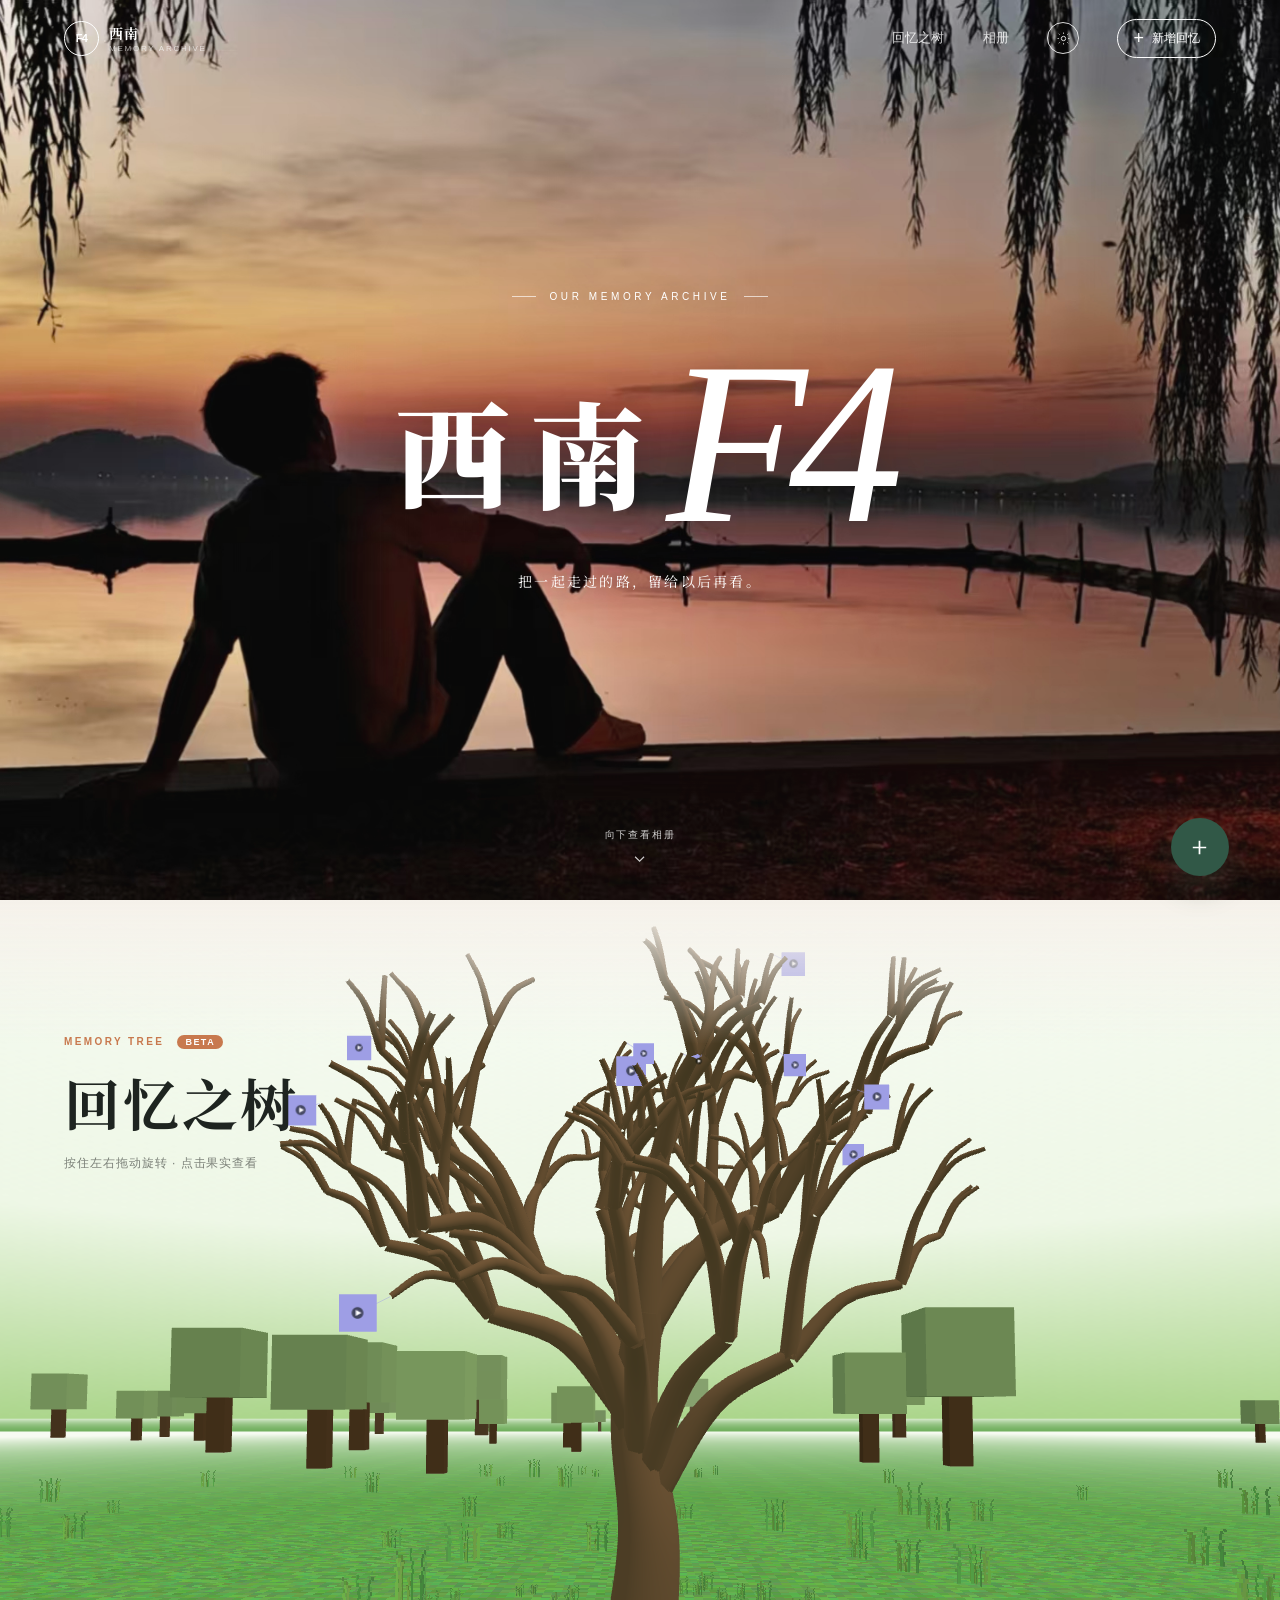
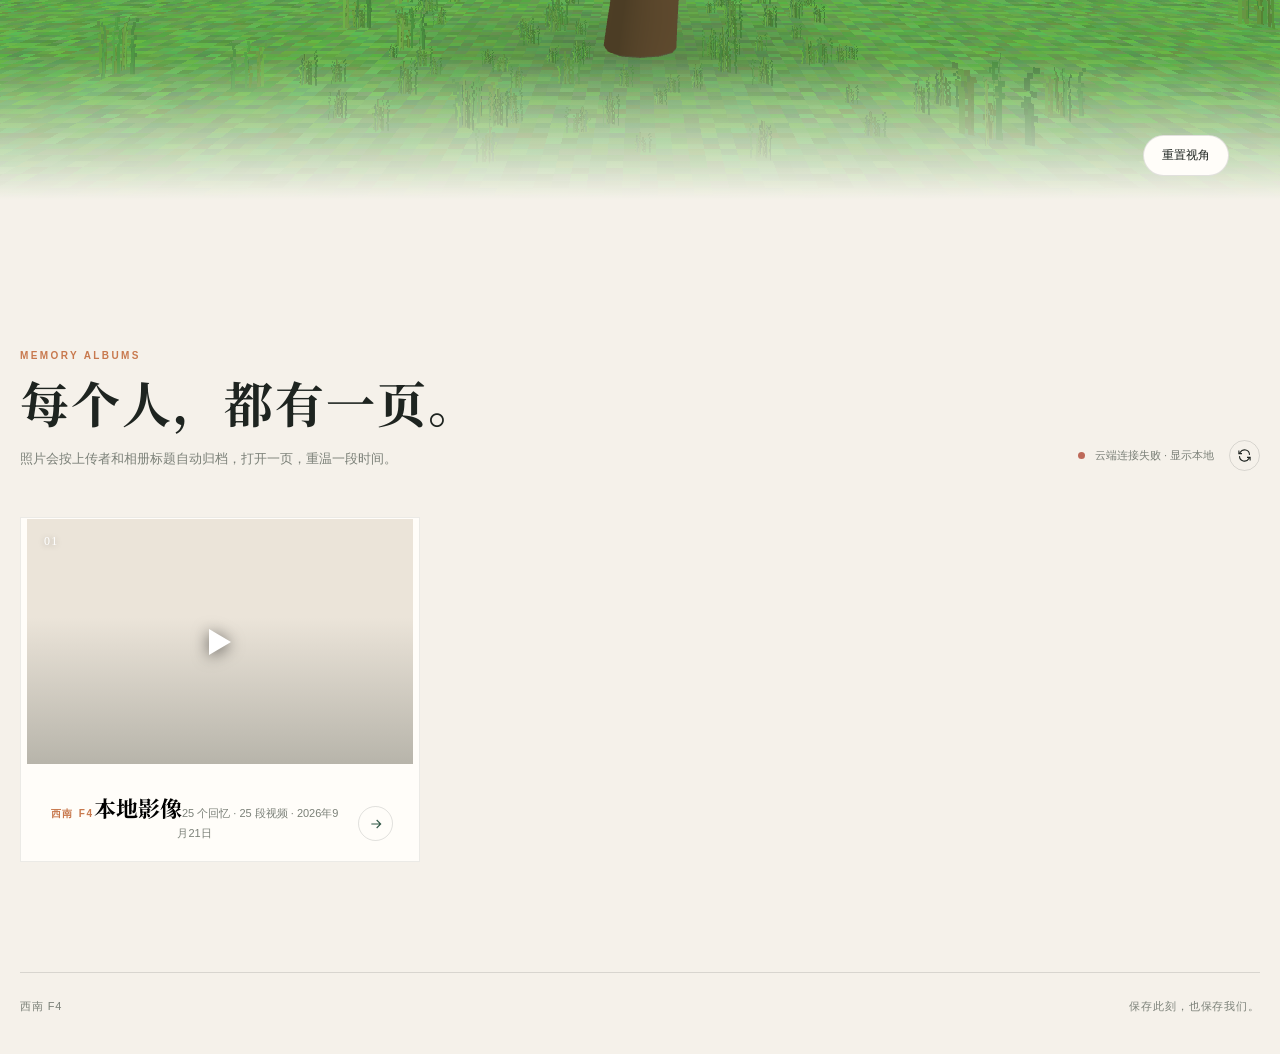
==== OUR-tree.html @ d47d2997 "重构目录结构：assets 分类 / media / scripts / worker，并合并原有视频" ====
<!doctype html>
<html lang="zh-CN">
<head>
  <meta charset="UTF-8" />
  <meta name="viewport" content="width=device-width, initial-scale=1, viewport-fit=cover" />
  <meta name="theme-color" content="#f5f1ea" />
  <meta name="description" content="西南F4 · 我们共同保存的照片记忆。" />
  <title>西南F4 · 回忆之树（Beta）</title>
  <link rel="stylesheet" href="assets/css/our-tree.css" />
  <script>document.documentElement.classList.add("js");</script>
</head>
<body>
  <canvas id="particles" class="particle-canvas" aria-hidden="true"></canvas>
  <header class="site-header" id="siteHeader">
    <a class="wordmark" href="#cover" aria-label="返回封面">
      <span class="wordmark-mark">F4</span>
      <span class="wordmark-text">西南<span>MEMORY ARCHIVE</span></span>
    </a>
    <nav class="site-nav" aria-label="页面导航">
      <a href="#treeShowcase">回忆之树</a>
      <a href="#albums">相册</a>
      <button class="theme-toggle" id="themeToggle" type="button" aria-label="切换主题" title="切换主题">
        <svg class="theme-sun" viewBox="0 0 24 24" fill="none" stroke="currentColor" stroke-width="1.6" aria-hidden="true"><circle cx="12" cy="12" r="3.5"/><path d="M12 2.5v2M12 19.5v2M4.4 4.4l1.4 1.4M18.2 18.2l1.4 1.4M2.5 12h2M19.5 12h2M4.4 19.6l1.4-1.4M18.2 5.8l1.4-1.4"/></svg>
        <svg class="theme-moon" viewBox="0 0 24 24" fill="none" stroke="currentColor" stroke-width="1.6" aria-hidden="true"><path d="M19.4 15.6A7.7 7.7 0 0 1 8.4 4.6 8.3 8.3 0 1 0 19.4 15.6Z"/></svg>
      </button>
      <button class="header-upload" id="headerUpload" type="button">
        <span class="header-upload-plus" aria-hidden="true">+</span>
        <span>新增回忆</span>
      </button>
    </nav>
  </header>

  <main>
    <section class="cover" id="cover" aria-labelledby="coverTitle">
      <img class="cover-image" src="assets/img/cover.jpg" alt="湖边晚霞与树影" />
      <div class="cover-content">
        <p class="cover-kicker"><span></span> OUR MEMORY ARCHIVE <span></span></p>
        <h1 id="coverTitle"><span>西南</span><em>F4</em></h1>
        <p class="cover-note">把一起走过的路，留给以后再看。</p>
      </div>
      <a class="scroll-cue" href="#albums" aria-label="向下查看相册">
        <span>向下查看相册</span>
        <svg viewBox="0 0 24 24" fill="none" stroke="currentColor" stroke-width="1.5" aria-hidden="true">
          <path d="M6 9l6 6 6-6" />
        </svg>
      </a>
    </section>

    <section class="tree-section" id="treeShowcase" aria-labelledby="treeTitle">
      <canvas class="tree-canvas" id="treeCanvas" aria-hidden="true"></canvas>
      <canvas class="glow-canvas" id="glowCanvas" aria-hidden="true"></canvas>
      <div class="tree-ui">
        <p class="eyebrow">MEMORY TREE <span class="beta-tag">BETA</span></p>
        <h2 id="treeTitle">回忆之树</h2>
        <p class="tree-hint">按住左右拖动旋转 · 点击果实查看</p>
      </div>
      <button class="tree-reset" id="treeReset" type="button">重置视角</button>
      <div class="tree-status" id="treeStatus" aria-live="polite"></div>
    </section>

    <section class="albums-section" id="albums" aria-labelledby="albumsTitle">
      <div class="section-intro" data-float>
        <div>
          <p class="eyebrow">MEMORY ALBUMS</p>
          <h2 id="albumsTitle">每个人，都有一页。</h2>
          <p class="section-copy">照片会按上传者和相册标题自动归档，打开一页，重温一段时间。</p>
        </div>
        <div class="sync-box" aria-live="polite">
          <span class="sync-dot" id="syncDot"></span>
          <span id="syncStatus">准备连接相册</span>
          <button class="refresh-button" id="refreshButton" type="button" aria-label="刷新相册" title="刷新相册">
            <svg viewBox="0 0 24 24" fill="none" stroke="currentColor" stroke-width="1.7" aria-hidden="true">
              <path d="M20 11a8 8 0 0 0-14.9-4L3 9" />
              <path d="M3 4v5h5" />
              <path d="M4 13a8 8 0 0 0 14.9 4L21 15" />
              <path d="M21 20v-5h-5" />
            </svg>
          </button>
        </div>
      </div>

      <div class="album-grid" id="albumGrid" aria-live="polite"></div>

      <section class="album-detail" id="albumDetail" aria-labelledby="albumDetailTitle" hidden>
        <div class="detail-head">
          <button class="back-button" id="backToAlbums" type="button">
            <svg viewBox="0 0 24 24" fill="none" stroke="currentColor" stroke-width="1.7" aria-hidden="true"><path d="M15 18l-6-6 6-6" /></svg>
            <span>全部相册</span>
          </button>
          <span class="detail-count" id="albumDetailCount"></span>
        </div>
        <div class="detail-title-row">
          <div>
            <p class="eyebrow" id="albumDetailOwner">MEMORY</p>
            <h2 id="albumDetailTitle">相册</h2>
          </div>
          <p class="detail-date" id="albumDetailDate"></p>
        </div>
        <div class="photo-grid" id="photoGrid" aria-live="polite"></div>
      </section>
    </section>
  </main>

  <footer class="site-footer" data-float>
    <span>西南 F4</span>
    <span>保存此刻，也保存我们。</span>
  </footer>

  <button class="floating-upload" id="floatingUpload" type="button" aria-label="新增相册" title="新增相册">
    <svg viewBox="0 0 24 24" fill="none" stroke="currentColor" stroke-width="1.8" aria-hidden="true"><path d="M12 5v14M5 12h14" /></svg>
  </button>

  <div class="modal" id="uploadModal" aria-hidden="true" role="dialog" aria-modal="true" aria-labelledby="uploadTitle">
    <div class="modal-card">
      <div class="modal-heading">
        <div>
          <p class="eyebrow">ADD A MEMORY</p>
          <h2 id="uploadTitle">创建一页新相册</h2>
          <p>填写名字和相册标题，照片和视频会自动归档到你的相册。</p>
        </div>
        <button class="modal-close" id="closeUpload" type="button" aria-label="关闭上传窗口">
          <svg viewBox="0 0 24 24" fill="none" stroke="currentColor" stroke-width="1.7" aria-hidden="true"><path d="M6 6l12 12M18 6L6 18" /></svg>
        </button>
      </div>

      <form id="uploadForm">
        <div class="form-row">
          <label class="form-field">
            <span>上传者 <b>*</b></span>
            <input id="uploaderName" name="uploader" type="text" maxlength="24" placeholder="比如：小周" autocomplete="name" required />
          </label>
          <label class="form-field">
            <span>相册标题 <b>*</b></span>
            <input id="albumTitle" name="album" type="text" maxlength="32" placeholder="比如：夏天的湖边" required />
          </label>
        </div>
        <label class="form-field password-field">
          <span>上传口令 <small>如果 Worker 未设置口令可留空</small></span>
          <input id="passwordInput" name="password" type="password" autocomplete="off" placeholder="输入共同口令" />
        </label>

        <input id="fileInput" type="file" accept="image/*,video/*" multiple hidden />
        <div class="drop-zone" id="dropZone" tabindex="0" role="button" aria-label="选择照片">
          <div class="drop-icon">
            <svg viewBox="0 0 24 24" fill="none" stroke="currentColor" stroke-width="1.5" aria-hidden="true"><rect x="3" y="4" width="18" height="16" rx="3" /><circle cx="8.5" cy="9" r="1.5" /><path d="m5 17 4.5-4.5 3 3 2-2 4.5 4.5" /></svg>
          </div>
          <strong>点击选择照片或视频，或拖到这里</strong>
          <span>支持 JPG、PNG、WebP 以及 MP4、MOV 等；手机和电脑均可多选</span>
        </div>
        <div class="file-summary" id="fileSummary">还没有选择文件</div>

        <div class="modal-actions">
          <button class="quiet-button" id="cancelUpload" type="button">取消</button>
          <button class="solid-button" id="startUpload" type="submit" disabled>
            <span>开始上传</span>
            <svg viewBox="0 0 24 24" fill="none" stroke="currentColor" stroke-width="1.7" aria-hidden="true"><path d="M5 12h13M13 6l6 6-6 6" /></svg>
          </button>
        </div>
      </form>
    </div>
  </div>

  <div class="lightbox" id="lightbox" aria-hidden="true" role="dialog" aria-modal="true" aria-label="照片预览">
    <button class="lightbox-close" id="lightboxClose" type="button" aria-label="关闭照片预览">
      <svg viewBox="0 0 24 24" fill="none" stroke="currentColor" stroke-width="1.7" aria-hidden="true"><path d="M6 6l12 12M18 6L6 18" /></svg>
    </button>
    <button class="lightbox-nav lightbox-prev" id="lightboxPrev" type="button" aria-label="上一张">
      <svg viewBox="0 0 24 24" fill="none" stroke="currentColor" stroke-width="1.7" aria-hidden="true"><path d="M15 18l-6-6 6-6" /></svg>
    </button>
    <figure class="lightbox-figure">
      <img id="lightboxImage" alt="照片预览" />
      <figcaption id="lightboxCaption"></figcaption>
    </figure>
    <button class="lightbox-nav lightbox-next" id="lightboxNext" type="button" aria-label="下一张">
      <svg viewBox="0 0 24 24" fill="none" stroke="currentColor" stroke-width="1.7" aria-hidden="true"><path d="M9 18l6-6-6-6" /></svg>
    </button>
  </div>

  <div class="toast" id="toast" role="status" aria-live="polite"></div>
  <script src="assets/js/config.js" defer></script>
  <script src="assets/js/local-media.js" defer></script>
  <script src="assets/js/our-tree.js" defer></script>
</body>
</html>
---- assets/css/our-tree.css ----
@import url('https://fonts.googleapis.com/css2?family=Noto+Serif+SC:wght@500;600;700;900&display=swap');

:root {
  --paper: #f5f1ea;
  --paper-deep: #ebe4d9;
  --ink: #1e2420;
  --muted: #7b8078;
  --line: rgba(30,36,32,.13);
  --green: #315847;
  --orange: #c8794e;
  --white: #fffdf9;
  --shadow: 0 24px 70px rgba(45, 42, 34, .12);
  --serif: 'Noto Serif SC', 'Songti SC', 'STSong', serif;
  --sans: -apple-system, BlinkMacSystemFont, 'Segoe UI', 'PingFang SC', 'Microsoft YaHei', sans-serif;
  --particle-opacity: .62;
}

:root[data-theme="night"] {
  --paper: #101713;
  --paper-deep: #1b2720;
  --ink: #f2f3ed;
  --muted: #a4ada3;
  --line: rgba(235, 241, 232, .15);
  --green: #99caaa;
  --orange: #e3a780;
  --white: #17211b;
  --shadow: 0 24px 70px rgba(0, 0, 0, .3);
  --particle-opacity: .34;
}

* { box-sizing: border-box; }
html { scroll-behavior: smooth; background: var(--paper); }
body { margin: 0; min-width: 320px; color: var(--ink); background: var(--paper); font-family: var(--sans); -webkit-font-smoothing: antialiased; transition: color .35s, background .35s; }
button, input { font: inherit; }
button, a { -webkit-tap-highlight-color: transparent; }
button { border: 0; cursor: pointer; }
a { color: inherit; text-decoration: none; }
button:focus-visible, input:focus-visible, .drop-zone:focus-visible { outline: 2px solid var(--green); outline-offset: 3px; }
[hidden] { display: none !important; }
.particle-canvas { position: fixed; z-index: 0; inset: 0; width: 100%; height: 100%; pointer-events: none; opacity: var(--particle-opacity); mix-blend-mode: multiply; }
:root[data-theme="night"] .particle-canvas { mix-blend-mode: screen; }
main, .site-footer { position: relative; z-index: 1; }

.site-header { position: fixed; z-index: 20; inset: 0 0 auto; display: flex; align-items: center; justify-content: space-between; height: 76px; padding: 0 clamp(20px, 5vw, 74px); color: #fff; transition: color .25s, background .25s, border-color .25s; }
.site-header.is-scrolled { color: var(--ink); background: rgba(245,241,234,.88); border-bottom: 1px solid var(--line); backdrop-filter: blur(16px); }
.wordmark { display: inline-flex; align-items: center; gap: 10px; font-family: var(--serif); font-weight: 700; letter-spacing: .08em; }
.wordmark-mark { display: grid; place-items: center; width: 35px; height: 35px; border: 1px solid currentColor; border-radius: 50%; font-family: var(--sans); font-size: 11px; letter-spacing: -.05em; }
.wordmark-text { display: grid; gap: 1px; font-size: 14px; }
.wordmark-text span { font-family: var(--sans); font-size: 8px; font-weight: 500; letter-spacing: .22em; opacity: .64; }
.site-nav { display: flex; align-items: center; gap: clamp(18px, 3vw, 40px); font-size: 13px; }
.site-nav > a { opacity: .84; }
.theme-toggle { display: grid; place-items: center; width: 32px; height: 32px; padding: 0; color: inherit; background: transparent; border: 1px solid currentColor; border-radius: 50%; opacity: .84; transition: transform .2s, background .2s, opacity .2s; }
.theme-toggle:hover { opacity: 1; background: rgba(255,255,255,.12); transform: rotate(16deg); }
.theme-toggle svg { width: 15px; height: 15px; }
.theme-toggle .theme-moon { display: none; }
:root[data-theme="night"] .theme-toggle .theme-sun { display: none; }
:root[data-theme="night"] .theme-toggle .theme-moon { display: block; }
.header-upload { display: inline-flex; align-items: center; gap: 8px; padding: 10px 15px; color: inherit; background: transparent; border: 1px solid currentColor; border-radius: 99px; font-size: 12px; transition: background .2s, color .2s; }
.header-upload:hover { color: var(--paper); background: var(--ink); }
.header-upload-plus { font-size: 18px; line-height: .7; font-weight: 300; }

.cover { position: relative; display: grid; place-items: center; height: max(660px, 100svh); min-height: 620px; overflow: hidden; color: #fff; isolation: isolate; }
.cover-image { position: absolute; z-index: -2; inset: 0; width: 100%; height: 100%; object-fit: cover; object-position: center; filter: saturate(.76) contrast(.94); animation: coverDrift 18s ease-out both; }
.cover-content { width: min(80vw, 760px); margin-top: -2vh; text-align: center; text-shadow: 0 2px 20px rgba(0,0,0,.55); }
.cover-kicker { display: flex; align-items: center; justify-content: center; gap: 13px; margin: 0 0 22px; font-size: 10px; letter-spacing: .36em; opacity: .84; }
.cover-kicker span { width: 24px; height: 1px; background: currentColor; opacity: .65; }
.cover h1 { margin: 0; font-family: var(--serif); font-size: clamp(88px, 18vw, 240px); line-height: .85; font-weight: 900; letter-spacing: .04em; text-shadow: 0 6px 30px rgba(0,0,0,.14); }
.cover h1 span { display: inline-block; font-size: .5em; vertical-align: .18em; letter-spacing: .18em; }
.cover h1 em { display: inline-block; font-family: Georgia, serif; font-style: italic; font-weight: 400; letter-spacing: -.08em; }
.cover-note { margin: 30px 0 0; font-family: var(--serif); font-size: 14px; letter-spacing: .16em; opacity: .83; }
.scroll-cue { position: absolute; bottom: 32px; left: 50%; display: grid; justify-items: center; gap: 8px; transform: translateX(-50%); font-size: 10px; letter-spacing: .18em; opacity: .8; }
.scroll-cue svg { width: 18px; height: 18px; animation: nudge 1.8s ease-in-out infinite; }

.albums-section { width: min(1240px, calc(100% - 40px)); margin: 0 auto; padding: clamp(86px, 12vw, 150px) 0 110px; }
.album-detail { transition: opacity .25s, transform .25s; }
.section-intro { display: flex; align-items: end; justify-content: space-between; gap: 36px; margin-bottom: 46px; }
.eyebrow { margin: 0 0 13px; color: var(--orange); font-size: 10px; font-weight: 700; letter-spacing: .24em; }
.section-intro h2, .detail-title-row h2 { margin: 0; font-family: var(--serif); font-size: clamp(31px, 4vw, 49px); line-height: 1.15; font-weight: 700; letter-spacing: .04em; }
.section-copy { max-width: 390px; margin: 17px 0 0; color: var(--muted); font-size: 13px; line-height: 1.8; }
.sync-box { display: flex; align-items: center; gap: 10px; min-width: max-content; color: var(--muted); font-size: 11px; }
.sync-dot { width: 7px; height: 7px; border-radius: 50%; background: #acb2aa; }
.sync-dot.online { background: #639c75; box-shadow: 0 0 0 4px rgba(99,156,117,.13); }
.sync-dot.error { background: #bd6959; }
.refresh-button { display: grid; place-items: center; width: 31px; height: 31px; margin-left: 5px; color: var(--ink); background: transparent; border: 1px solid var(--line); border-radius: 50%; transition: transform .2s, background .2s; }
.refresh-button:hover { background: var(--white); transform: rotate(35deg); }
.refresh-button svg { width: 15px; height: 15px; }

.album-grid { display: grid; grid-template-columns: repeat(3, minmax(0, 1fr)); gap: 20px; }
.album-card { position: relative; display: flex; flex-direction: column; min-height: 345px; overflow: hidden; background: var(--white); border: 1px solid rgba(40,44,37,.09); transition: transform .3s, box-shadow .3s, background .35s; }
.album-card:hover { transform: translateY(-5px); box-shadow: var(--shadow); }
.album-cover { position: relative; height: 245px; overflow: hidden; background: var(--paper-deep); }
.album-cover img, .album-cover video { width: 100%; height: 100%; object-fit: cover; transition: transform .7s; display: block; }
.album-card:hover .album-cover img { transform: scale(1.045); }
.album-cover::after { content: ''; position: absolute; inset: 40% 0 0; background: linear-gradient(transparent, rgba(19,29,22,.24)); pointer-events: none; }
.album-cover.is-video::before { content: ''; position: absolute; z-index: 2; inset: 0; width: 0; height: 0; margin: auto; border-style: solid; border-width: 13px 0 13px 22px; border-color: transparent transparent transparent #fff; filter: drop-shadow(0 2px 8px rgba(0,0,0,.6)); pointer-events: none; }
.album-index { position: absolute; z-index: 1; top: 15px; left: 17px; color: #fff; font: 12px Georgia, serif; letter-spacing: .1em; text-shadow: 0 1px 6px rgba(0,0,0,.3); }
.album-body { display: flex; flex: 1; align-items: end; justify-content: space-between; gap: 16px; padding: 20px 20px 19px; }
.album-owner { margin: 0 0 7px; color: var(--orange); font-size: 10px; font-weight: 700; letter-spacing: .18em; text-transform: uppercase; }
.album-title { margin: 0; font-family: var(--serif); font-size: 22px; font-weight: 700; line-height: 1.3; }
.album-meta { margin: 8px 0 0; color: var(--muted); font-size: 11px; }
.album-arrow { display: grid; flex: 0 0 auto; place-items: center; width: 35px; height: 35px; color: var(--green); border: 1px solid var(--line); border-radius: 50%; transition: background .2s, transform .2s; }
.album-card:hover .album-arrow { background: var(--paper-deep); transform: translateX(3px); }
.album-arrow svg { width: 16px; height: 16px; }
.loading-grid { min-height: 345px; background: linear-gradient(100deg, #eee9e0 20%, #f8f5ee 38%, #eee9e0 55%); background-size: 200% 100%; animation: shimmer 1.3s infinite; }
.empty-state { grid-column: 1 / -1; display: grid; place-items: center; min-height: 320px; padding: 40px; text-align: center; border: 1px dashed var(--line); }
.empty-state strong { display: block; font-family: var(--serif); font-size: 21px; }
.empty-state p { margin: 8px 0 20px; color: var(--muted); font-size: 12px; }
.empty-state button { padding: 11px 17px; color: var(--white); background: var(--green); border-radius: 99px; font-size: 12px; }

.album-detail { animation: fadeIn .4s both; }
.detail-head { display: flex; align-items: center; justify-content: space-between; margin-bottom: 45px; }
.back-button { display: inline-flex; align-items: center; gap: 6px; padding: 0; color: var(--muted); background: transparent; font-size: 12px; }
.back-button:hover { color: var(--ink); }
.back-button svg { width: 17px; height: 17px; }
.detail-count, .detail-date { color: var(--muted); font-size: 11px; }
.detail-title-row { display: flex; align-items: end; justify-content: space-between; gap: 30px; margin-bottom: 28px; }
.detail-title-row h2 { font-size: clamp(32px, 5vw, 58px); }
.detail-date { margin: 0 0 4px; }
.photo-grid { columns: 4 180px; column-gap: 13px; }
.photo-tile { position: relative; width: 100%; margin: 0 0 13px; padding: 0; overflow: hidden; break-inside: avoid; background: var(--paper-deep); cursor: zoom-in; }
.photo-tile img { display: block; width: 100%; height: auto; min-height: 135px; object-fit: cover; transition: transform .55s; }
.photo-tile video { display: block; width: 100%; min-height: 135px; object-fit: cover; }
.photo-tile.is-video::after { content: ''; position: absolute; inset: 0; width: 0; height: 0; margin: auto; border-style: solid; border-width: 11px 0 11px 19px; border-color: transparent transparent transparent #fff; filter: drop-shadow(0 2px 7px rgba(0,0,0,.65)); pointer-events: none; }
.photo-tile:hover img { transform: scale(1.035); }

.site-footer { transition: opacity .18s linear, transform .18s linear, border-color .35s; }

.site-footer { display: flex; justify-content: space-between; gap: 20px; width: min(1240px, calc(100% - 40px)); margin: 0 auto; padding: 26px 0 40px; border-top: 1px solid var(--line); color: var(--muted); font-size: 11px; letter-spacing: .08em; }
.floating-upload { position: fixed; z-index: 30; right: clamp(20px, 4vw, 54px); bottom: max(24px, env(safe-area-inset-bottom)); display: grid; place-items: center; width: 58px; height: 58px; color: #fff; background: var(--green); border-radius: 50%; box-shadow: 0 14px 28px rgba(49,88,71,.28); transition: transform .25s, box-shadow .25s, background .35s; }
.floating-upload:hover { transform: translateY(-4px) rotate(90deg); box-shadow: 0 18px 34px rgba(49,88,71,.35); }
.floating-upload svg { width: 23px; height: 23px; }

.modal, .lightbox { position: fixed; z-index: 60; inset: 0; display: grid; place-items: center; padding: 20px; background: rgba(22,29,24,.55); opacity: 0; pointer-events: none; transition: opacity .25s; backdrop-filter: blur(10px); }
.modal.open, .lightbox.open { opacity: 1; pointer-events: auto; }
.modal-card { width: min(590px, 100%); max-height: min(780px, calc(100svh - 32px)); overflow: auto; padding: clamp(23px, 4vw, 38px); background: var(--white); box-shadow: 0 30px 90px rgba(0,0,0,.2); animation: modalIn .35s both; }
.modal-heading { display: flex; justify-content: space-between; gap: 18px; margin-bottom: 27px; }
.modal-heading h2 { margin: 0; font-family: var(--serif); font-size: clamp(25px, 4vw, 34px); }
.modal-heading p:last-child { margin: 9px 0 0; color: var(--muted); font-size: 12px; line-height: 1.6; }
.modal-close, .lightbox-close { display: grid; place-items: center; width: 34px; height: 34px; flex: 0 0 auto; color: var(--muted); background: transparent; border: 1px solid var(--line); border-radius: 50%; }
.modal-close:hover, .lightbox-close:hover { color: var(--ink); background: var(--paper); }
.modal-close svg, .lightbox-close svg { width: 17px; height: 17px; }
.form-row { display: grid; grid-template-columns: 1fr 1fr; gap: 14px; }
.form-field { display: grid; gap: 8px; margin-bottom: 17px; color: #535a53; font-size: 11px; font-weight: 700; }
.form-field b { color: var(--orange); }
.form-field small { color: #9b9e98; font-weight: 400; }
.form-field input { width: 100%; height: 44px; padding: 0 13px; color: var(--ink); background: #fbfaf7; border: 1px solid var(--line); border-radius: 3px; font-size: 13px; }
.form-field input:focus { border-color: var(--green); outline: none; box-shadow: 0 0 0 3px rgba(49,88,71,.1); }
.drop-zone { display: grid; justify-items: center; gap: 8px; min-height: 148px; margin-top: 5px; padding: 26px; text-align: center; background: #fbfaf7; border: 1px dashed #c5c7bf; cursor: pointer; transition: border-color .2s, background .2s; }
.drop-zone:hover, .drop-zone.is-dragging { background: #f1eee7; border-color: var(--green); }
.drop-icon { display: grid; place-items: center; width: 40px; height: 40px; color: var(--green); background: #e5ece5; border-radius: 50%; }
.drop-icon svg { width: 20px; height: 20px; }
.drop-zone strong { font-size: 13px; }
.drop-zone span { color: var(--muted); font-size: 11px; font-weight: 400; }
.file-summary { min-height: 18px; margin-top: 9px; color: var(--muted); font-size: 11px; line-height: 1.6; }
.modal-actions { display: flex; justify-content: end; gap: 10px; margin-top: 21px; }
.quiet-button, .solid-button { display: inline-flex; align-items: center; justify-content: center; gap: 7px; height: 42px; padding: 0 17px; border-radius: 2px; font-size: 12px; font-weight: 700; }
.quiet-button { color: var(--muted); background: #f0ede7; }
.solid-button { color: #fff; background: var(--green); }
.solid-button:disabled { opacity: .42; cursor: not-allowed; }
.solid-button svg { width: 16px; height: 16px; }

.lightbox { z-index: 80; background: rgba(11,15,13,.94); }
.lightbox-figure { display: grid; justify-items: center; max-width: min(90vw, 1100px); max-height: 90svh; margin: 0; }
.lightbox-figure img { display: block; max-width: 100%; max-height: 82svh; object-fit: contain; }
.lightbox-figure video { display: block; max-width: 100%; max-height: 82svh; }
.lightbox-figure figcaption { margin-top: 15px; color: rgba(255,255,255,.62); font-size: 11px; }
.lightbox-close { position: absolute; top: 24px; right: 24px; color: rgba(255,255,255,.72); border-color: rgba(255,255,255,.24); }
.lightbox-nav { position: absolute; top: 50%; display: grid; place-items: center; width: 46px; height: 46px; color: #fff; background: rgba(255,255,255,.1); border: 1px solid rgba(255,255,255,.2); border-radius: 50%; transform: translateY(-50%); }
.lightbox-nav:hover { background: rgba(255,255,255,.2); }
.lightbox-prev { left: 25px; }
.lightbox-next { right: 25px; }
.lightbox-nav svg { width: 21px; height: 21px; }
.toast { position: fixed; z-index: 100; left: 50%; bottom: 29px; max-width: calc(100% - 40px); padding: 11px 16px; color: #fff; background: var(--ink); border-radius: 2px; font-size: 12px; opacity: 0; pointer-events: none; transform: translate(-50%, 12px); transition: opacity .25s, transform .25s; }
.toast.show { opacity: 1; transform: translate(-50%, 0); }

/* ===== 进入主页的浮动效果 ===== */
.js [data-float]:not(.float-done) {
  opacity: 0;
  transform: translateY(30px);
  transition: opacity .8s cubic-bezier(.2,.8,.2,1), transform .8s cubic-bezier(.2,.8,.2,1);
  transition-delay: var(--float-delay, 0ms);
  will-change: opacity, transform;
}
.js [data-float].is-in { opacity: 1; transform: none; }

.cover-kicker, .cover h1, .cover-note { animation: floatUp .95s cubic-bezier(.2,.8,.2,1) both; }
.cover-kicker { animation-delay: .12s; }
.cover h1 { animation-delay: .26s; }
.cover-note { animation-delay: .42s; }
.scroll-cue { animation: floatCue .95s cubic-bezier(.2,.8,.2,1) both; animation-delay: .58s; }

@keyframes floatUp { from { opacity: 0; transform: translateY(34px); } to { opacity: 1; transform: none; } }
@keyframes floatCue { from { opacity: 0; transform: translate(-50%, 26px); } to { opacity: .8; transform: translate(-50%, 0); } }

@keyframes coverDrift { from { transform: scale(1.05); } to { transform: scale(1); } }
@keyframes nudge { 0%, 100% { transform: translateY(0); } 50% { transform: translateY(5px); } }
@keyframes rise { from { opacity: 0; transform: translateY(12px); } to { opacity: 1; transform: none; } }
@keyframes fadeIn { from { opacity: 0; } to { opacity: 1; } }
@keyframes modalIn { from { opacity: 0; transform: translateY(10px) scale(.98); } to { opacity: 1; transform: none; } }
@keyframes shimmer { to { background-position: -200% 0; } }

@media (max-width: 900px) {
  .album-grid { grid-template-columns: repeat(2, minmax(0, 1fr)); }
  .photo-grid { columns: 3 160px; }
}
@media (max-width: 620px) {
  .site-header { height: 62px; padding: 0 16px; }
  .wordmark-text span, .site-nav > a { display: none; }
  .header-upload { padding: 8px 11px; }
  .cover { min-height: 570px; }
  .cover-content { width: 92vw; }
  .cover h1 { font-size: clamp(69px, 24vw, 135px); }
  .cover-kicker { gap: 8px; font-size: 8px; letter-spacing: .24em; }
  .cover-note { margin-top: 22px; font-size: 12px; letter-spacing: .08em; }
  .albums-section { width: min(100% - 28px, 1240px); padding-top: 78px; }
  .section-intro, .detail-title-row { display: block; }
  .sync-box { margin-top: 23px; }
  .album-grid { grid-template-columns: 1fr; gap: 15px; }
  .album-card { min-height: 315px; }
  .album-cover { height: 215px; }
  .photo-grid { columns: 2 130px; column-gap: 8px; }
  .photo-tile { margin-bottom: 8px; }
  .detail-date { margin-top: 9px; }
  .site-footer { width: min(100% - 28px, 1240px); padding-bottom: 30px; font-size: 10px; }
  .floating-upload { width: 53px; height: 53px; right: 16px; }
  .form-row { grid-template-columns: 1fr; gap: 0; }
  .modal { padding: 12px; align-items: end; }
  .modal-card { max-height: calc(100svh - 12px); padding: 23px 18px 20px; }
  .drop-zone { min-height: 133px; padding: 20px 12px; }
  .lightbox-nav { width: 38px; height: 38px; }
  .lightbox-prev { left: 10px; }
  .lightbox-next { right: 10px; }
  .lightbox-close { top: 15px; right: 15px; }
}
/* ===== 回忆之树（Beta） ===== */
.tree-section {
  position: relative;
  height: max(720px, 100svh);
  min-height: 640px;
  overflow: hidden;
  isolation: isolate;
  background: var(--paper);
}
.tree-section::before,
.tree-section::after {
  content: "";
  position: absolute;
  left: 0;
  right: 0;
  height: 16%;
  z-index: 3;
  pointer-events: none;
}
.tree-section::before { top: 0; background: linear-gradient(to bottom, var(--paper), rgba(245, 241, 234, 0)); }
.tree-section::after { bottom: 0; background: linear-gradient(to top, var(--paper), rgba(245, 241, 234, 0)); }
.tree-canvas { position: absolute; z-index: 1; inset: 0; display: block; width: 100%; height: 100%; touch-action: pan-y; cursor: grab; }
.tree-canvas:active { cursor: grabbing; }
.tree-canvas.is-hovering { cursor: pointer; }
.glow-canvas { position: absolute; z-index: 2; inset: 0; display: block; width: 100%; height: 100%; pointer-events: none; }
.tree-ui { position: absolute; z-index: 4; left: clamp(20px, 5vw, 74px); top: clamp(94px, 15vh, 150px); max-width: min(82vw, 520px); pointer-events: none; }
.tree-ui h2 { margin: 0; font-family: var(--serif); font-size: clamp(30px, 4.6vw, 56px); font-weight: 700; letter-spacing: .05em; }
.tree-hint { margin: 13px 0 0; color: var(--muted); font-size: 12px; letter-spacing: .08em; }
.beta-tag { display: inline-block; margin-left: 8px; padding: 2px 8px; color: #fff; background: var(--orange); border-radius: 99px; font-size: 9px; font-weight: 700; letter-spacing: .16em; vertical-align: middle; }
.tree-reset { position: absolute; z-index: 5; right: clamp(20px, 4vw, 54px); bottom: max(24px, env(safe-area-inset-bottom)); padding: 11px 18px; color: var(--ink); background: var(--white); border: 1px solid var(--line); border-radius: 99px; font-size: 12px; transition: transform .2s, background .2s; }
.tree-reset:hover { transform: translateY(-2px); background: var(--paper-deep); }
.tree-status { position: absolute; z-index: 5; left: 50%; top: 50%; transform: translate(-50%, -50%); color: var(--muted); font-size: 13px; letter-spacing: .1em; text-align: center; pointer-events: none; }

@media (prefers-reduced-motion: reduce) {
  *, *::before, *::after { scroll-behavior: auto !important; animation-duration: .01ms !important; transition-duration: .01ms !important; }
  .js [data-float]:not(.float-done) { opacity: 1; transform: none; }
}
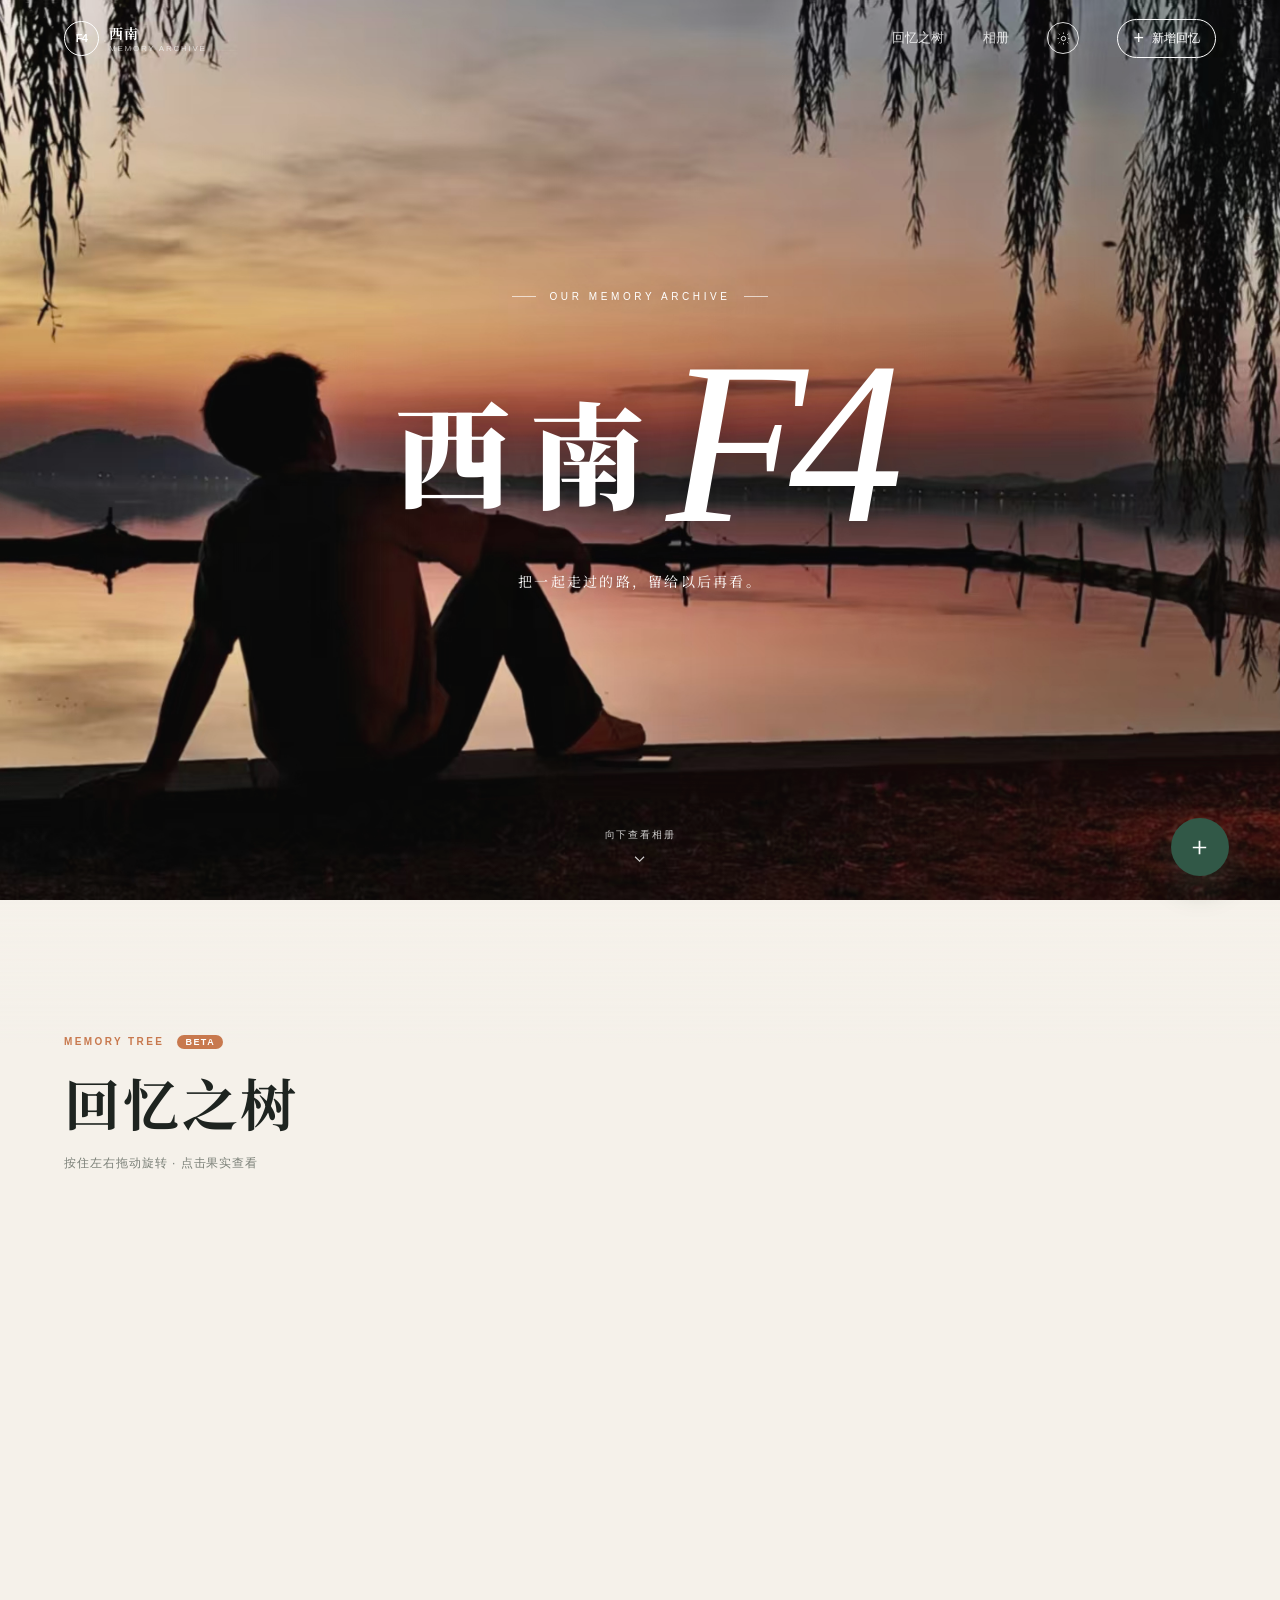
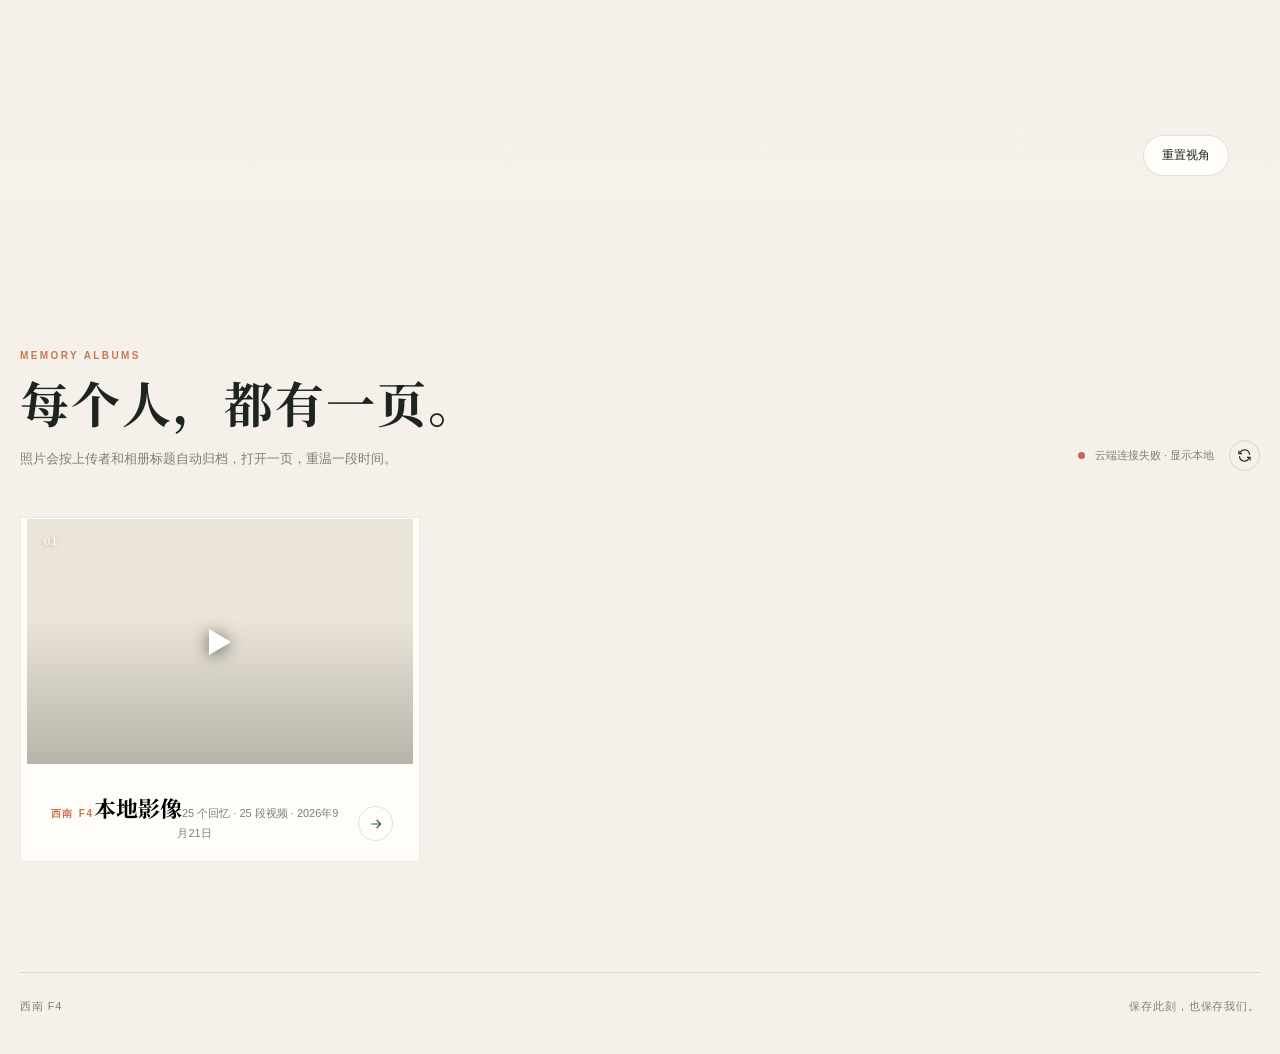
==== commit 0bcb9602: "相册新增管理/选择模式：多选删除与下载（复用上传口令）" ====
--- a/OUR-tree.html
+++ b/OUR-tree.html
@@ -87,7 +87,12 @@
             <svg viewBox="0 0 24 24" fill="none" stroke="currentColor" stroke-width="1.7" aria-hidden="true"><path d="M15 18l-6-6 6-6" /></svg>
             <span>全部相册</span>
           </button>
-          <span class="detail-count" id="albumDetailCount"></span>
+          <div class="detail-head-right">
+            <span class="detail-count" id="albumDetailCount"></span>
+            <button class="manage-toggle" id="manageToggle" type="button" aria-label="管理照片" title="管理照片" aria-pressed="false">
+              <svg viewBox="0 0 24 24" fill="none" stroke="currentColor" stroke-width="1.7" aria-hidden="true"><rect x="4" y="4" width="16" height="16" rx="2.5"/><path d="M8.5 12.2l2.4 2.4 4.6-5"/></svg>
+            </button>
+          </div>
         </div>
         <div class="detail-title-row">
           <div>
@@ -95,6 +100,15 @@
             <h2 id="albumDetailTitle">相册</h2>
           </div>
           <p class="detail-date" id="albumDetailDate"></p>
+        </div>
+        <div class="select-bar" id="selectBar" hidden>
+          <span class="select-count" id="selectCount">已选 0 项</span>
+          <div class="select-actions">
+            <button type="button" data-select="all">全选</button>
+            <button type="button" data-select="download" disabled>下载</button>
+            <button type="button" data-select="delete" disabled>删除</button>
+            <button type="button" data-select="cancel">取消</button>
+          </div>
         </div>
         <div class="photo-grid" id="photoGrid" aria-live="polite"></div>
       </section>
--- a/assets/css/our-tree.css
+++ b/assets/css/our-tree.css
@@ -109,6 +109,20 @@
 
 .album-detail { animation: fadeIn .4s both; }
 .detail-head { display: flex; align-items: center; justify-content: space-between; margin-bottom: 45px; }
+.detail-head-right { display: flex; align-items: center; gap: 12px; }
+.manage-toggle { display: grid; place-items: center; width: 34px; height: 34px; padding: 0; color: var(--ink); background: transparent; border: 1px solid var(--line); border-radius: 5px; transition: background .2s, color .2s, border-color .2s; }
+.manage-toggle:hover { background: var(--white); }
+.manage-toggle.is-active { color: #fff; background: var(--green); border-color: var(--green); }
+.manage-toggle svg { width: 17px; height: 17px; }
+
+.select-bar { display: flex; align-items: center; justify-content: space-between; flex-wrap: wrap; gap: 14px; margin: 0 0 20px; padding: 10px 14px; background: var(--white); border: 1px solid var(--line); border-radius: 5px; }
+.select-count { color: var(--muted); font-size: 12px; }
+.select-actions { display: flex; gap: 8px; }
+.select-actions button { padding: 7px 13px; color: var(--ink); background: var(--paper); border: 1px solid var(--line); border-radius: 99px; font-size: 12px; transition: background .2s, color .2s, opacity .2s; }
+.select-actions button:hover { background: var(--paper-deep); }
+.select-actions button:disabled { opacity: .4; cursor: not-allowed; }
+.select-actions button[data-select="delete"] { color: #fff; background: var(--orange); border-color: var(--orange); }
+.select-actions button[data-select="cancel"] { background: transparent; }
 .back-button { display: inline-flex; align-items: center; gap: 6px; padding: 0; color: var(--muted); background: transparent; font-size: 12px; }
 .back-button:hover { color: var(--ink); }
 .back-button svg { width: 17px; height: 17px; }
@@ -118,6 +132,13 @@
 .detail-date { margin: 0 0 4px; }
 .photo-grid { columns: 4 180px; column-gap: 13px; }
 .photo-tile { position: relative; width: 100%; margin: 0 0 13px; padding: 0; overflow: hidden; break-inside: avoid; background: var(--paper-deep); cursor: zoom-in; }
+.photo-tile .tile-check { display: none; position: absolute; z-index: 3; top: 8px; left: 8px; width: 22px; height: 22px; border: 2px solid rgba(255,255,255,.92); border-radius: 50%; background: rgba(20,26,22,.35); box-shadow: 0 1px 5px rgba(0,0,0,.4); }
+.album-detail.is-managing .photo-tile { cursor: pointer; }
+.album-detail.is-managing .photo-tile .tile-check { display: block; }
+.photo-tile.is-selected { outline: 3px solid var(--green); outline-offset: -3px; }
+.photo-tile.is-selected img, .photo-tile.is-selected video { opacity: .82; }
+.photo-tile.is-selected .tile-check { background: var(--green); border-color: #fff; }
+.photo-tile.is-selected .tile-check::after { content: "✓"; position: absolute; inset: 0; display: grid; place-items: center; color: #fff; font-size: 13px; font-weight: 700; line-height: 1; }
 .photo-tile img { display: block; width: 100%; height: auto; min-height: 135px; object-fit: cover; transition: transform .55s; }
 .photo-tile video { display: block; width: 100%; min-height: 135px; object-fit: cover; }
 .photo-tile.is-video::after { content: ''; position: absolute; inset: 0; width: 0; height: 0; margin: auto; border-style: solid; border-width: 11px 0 11px 19px; border-color: transparent transparent transparent #fff; filter: drop-shadow(0 2px 7px rgba(0,0,0,.65)); pointer-events: none; }
